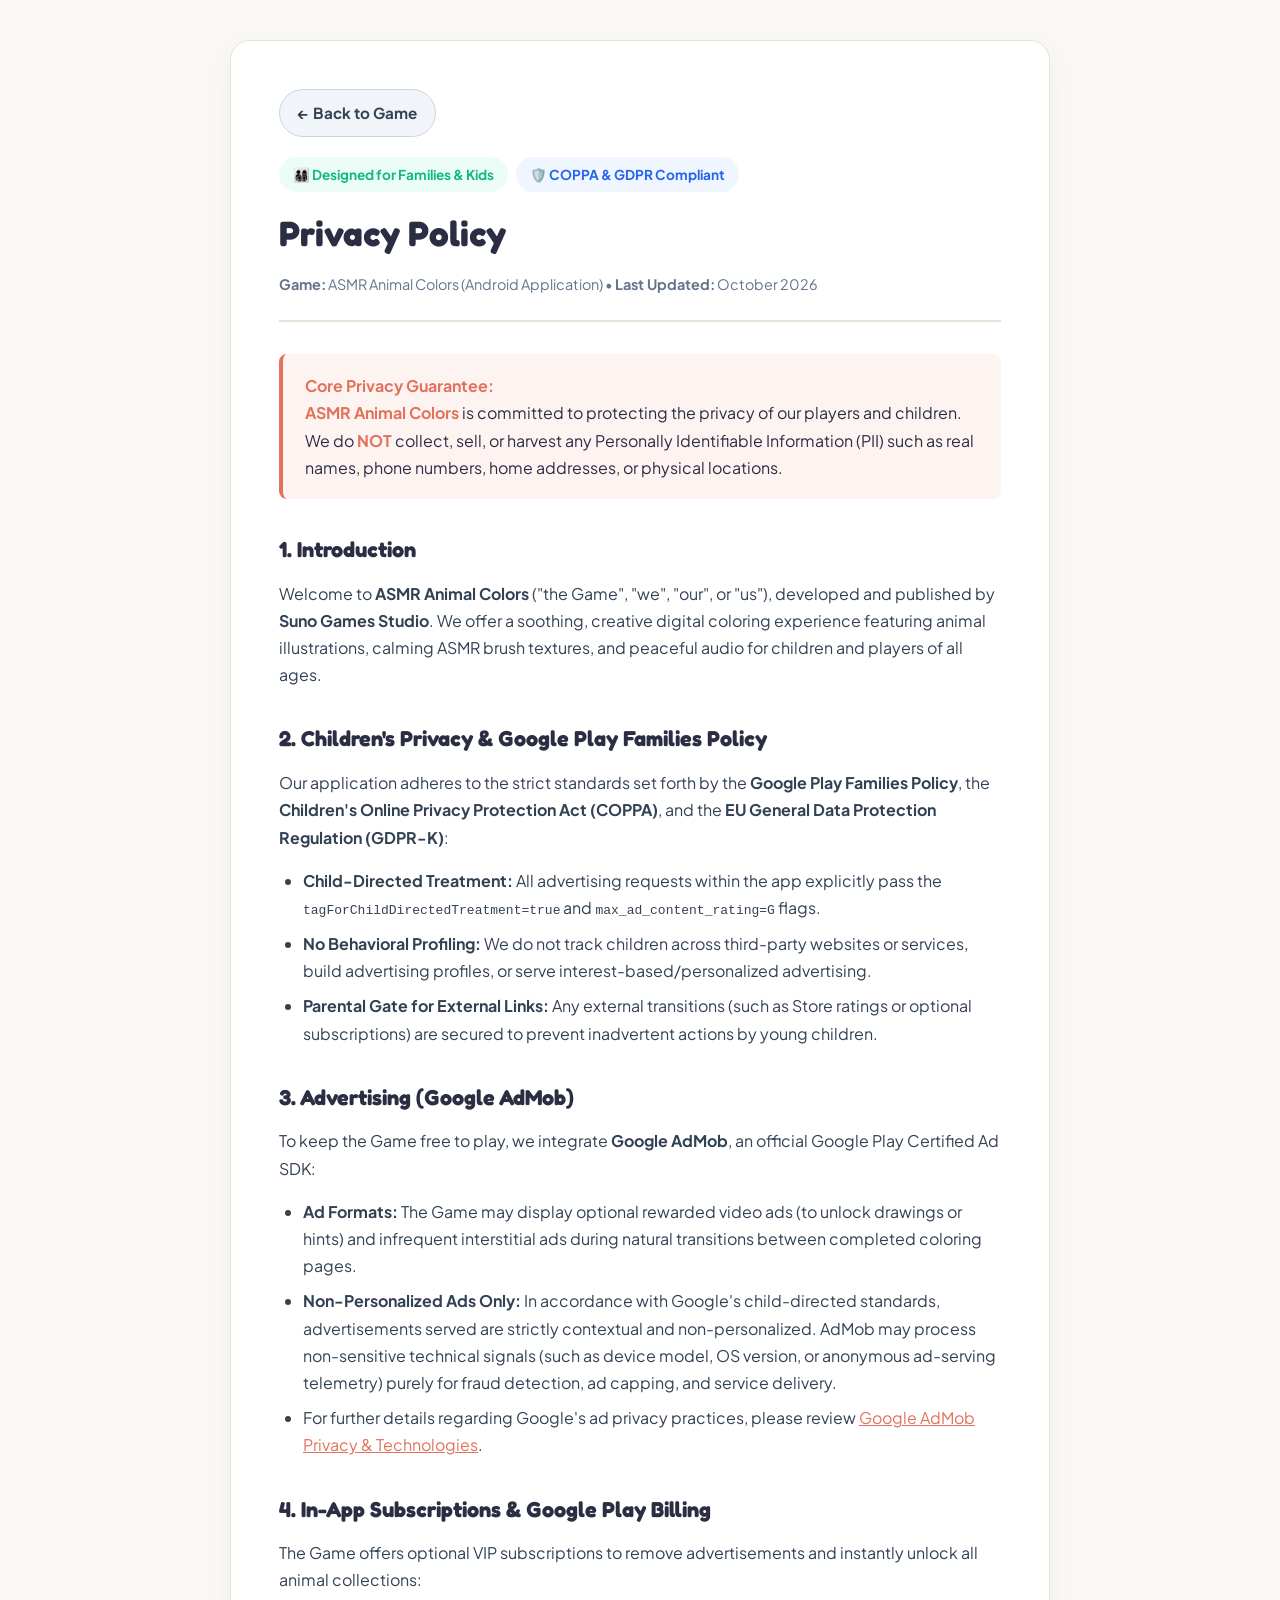
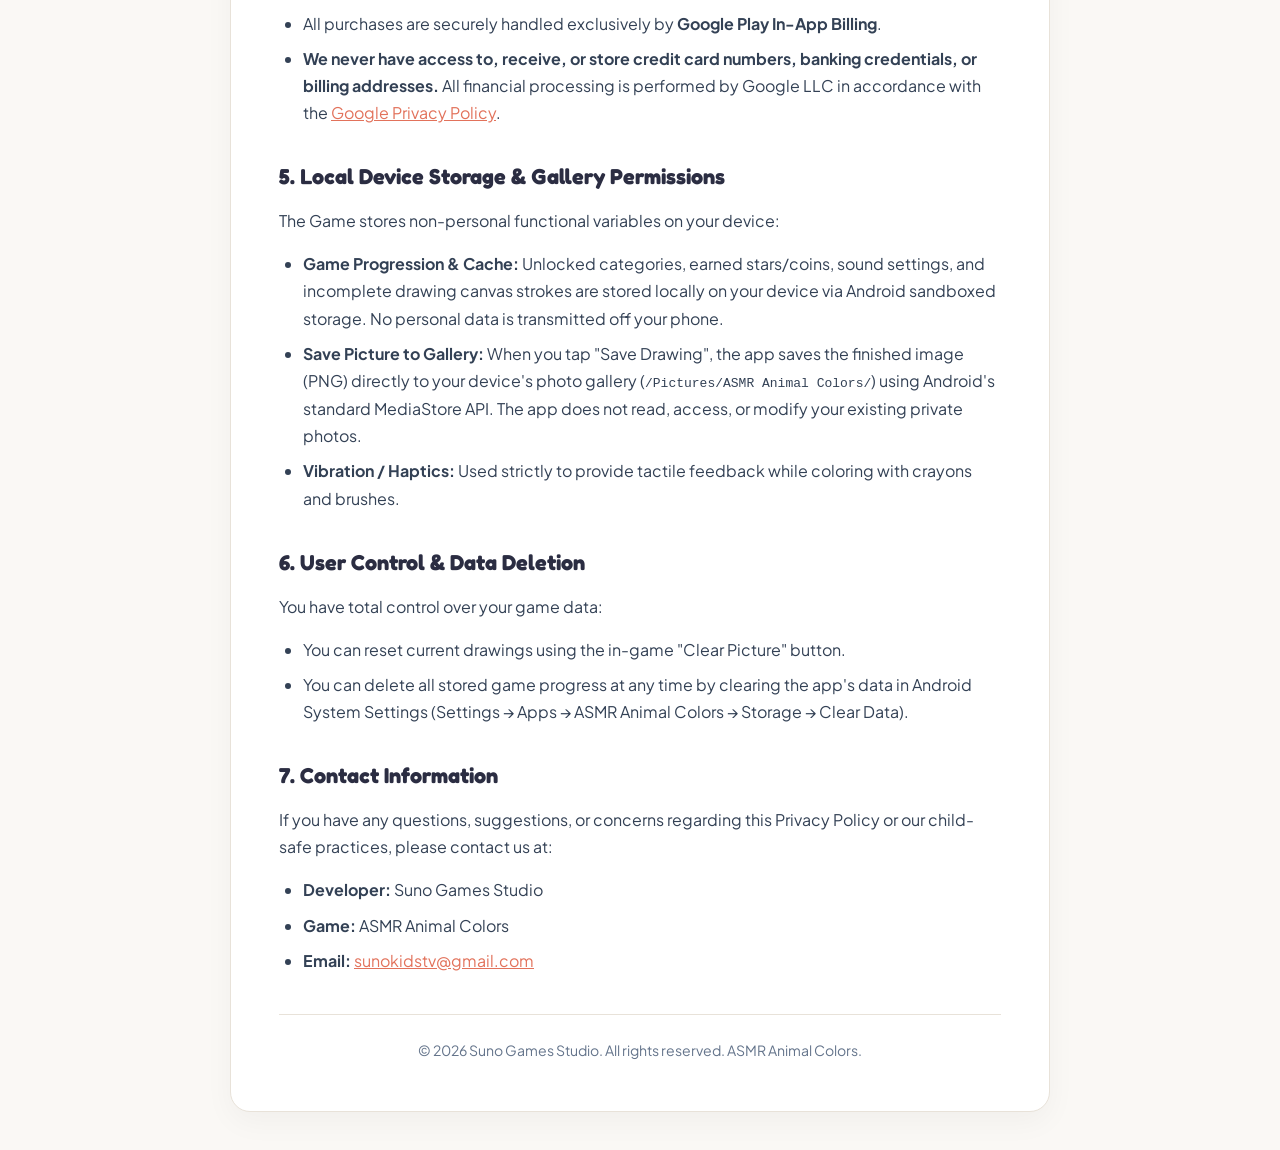
==== privacy-policy-android.html @ 8f9a01db "Add files via upload" ====
<!DOCTYPE html>
<html lang="en">
<head>
  <meta charset="UTF-8">
  <meta name="viewport" content="width=device-width, initial-scale=1.0">
  <title>Privacy Policy - ASMR Animal Colors</title>
  <meta name="description" content="Privacy Policy for ASMR Animal Colors Android Game. Designed for Families, COPPA compliant, zero personal data harvesting.">
  <link rel="preconnect" href="https://fonts.googleapis.com">
  <link rel="preconnect" href="https://fonts.gstatic.com" crossorigin>
  <link href="https://fonts.googleapis.com/css2?family=Plus+Jakarta+Sans:wght@400;500;600;700;800&family=Fredoka:wght@600;700&display=swap" rel="stylesheet">
  <style>
    :root {
      --bg: #FAF8F5;
      --card-bg: #FFFFFF;
      --text: #2B2D42;
      --text-muted: #64748B;
      --accent: #E2725B;
      --accent-soft: rgba(226, 114, 91, 0.08);
      --border: #E8E2D9;
      --blue: #2563EB;
      --blue-soft: #EFF6FF;
      --green: #10B981;
      --green-soft: #ECFDF5;
    }
    * {
      box-sizing: border-box;
      margin: 0;
      padding: 0;
    }
    body {
      font-family: 'Plus Jakarta Sans', system-ui, -apple-system, sans-serif;
      background-color: var(--bg);
      color: var(--text);
      line-height: 1.7;
      padding: 40px 20px;
    }
    .container {
      max-width: 820px;
      margin: 0 auto;
      background: var(--card-bg);
      border: 1px solid var(--border);
      border-radius: 20px;
      padding: 48px;
      box-shadow: 0 10px 30px rgba(0, 0, 0, 0.04);
    }
    header {
      border-bottom: 2px solid var(--border);
      padding-bottom: 24px;
      margin-bottom: 32px;
    }
    .back-btn {
      display: inline-flex;
      align-items: center;
      gap: 8px;
      background: #f1f5f9;
      color: #334155;
      text-decoration: none;
      font-weight: 700;
      font-size: 0.95rem;
      padding: 10px 18px;
      border-radius: 999px;
      border: 1px solid #cbd5e1;
      margin-bottom: 20px;
      transition: all 0.2s ease;
    }
    .back-btn:hover {
      background: #e2e8f0;
      color: #0f172a;
    }
    .badge-container {
      display: flex;
      flex-wrap: wrap;
      gap: 8px;
      margin-bottom: 12px;
    }
    .badge {
      display: inline-flex;
      align-items: center;
      gap: 6px;
      background: var(--blue-soft);
      color: var(--blue);
      font-weight: 700;
      font-size: 0.85rem;
      padding: 6px 14px;
      border-radius: 999px;
    }
    .badge-family {
      background: var(--green-soft);
      color: var(--green);
    }
    h1 {
      font-family: 'Fredoka', cursive;
      font-size: 2.2rem;
      color: var(--text);
      margin-bottom: 8px;
    }
    .date-meta {
      font-size: 0.9rem;
      color: var(--text-muted);
    }
    h2 {
      font-family: 'Fredoka', cursive;
      font-size: 1.35rem;
      color: var(--text);
      margin: 32px 0 12px;
      display: flex;
      align-items: center;
      gap: 8px;
    }
    p {
      margin-bottom: 16px;
      color: #334155;
    }
    ul {
      margin: 12px 0 20px 24px;
      color: #334155;
    }
    li {
      margin-bottom: 8px;
    }
    .highlight-card {
      background: var(--accent-soft);
      border-left: 4px solid var(--accent);
      padding: 18px 22px;
      border-radius: 8px;
      margin: 20px 0;
    }
    .highlight-card strong {
      color: var(--accent);
    }
    .footer {
      border-top: 1px solid var(--border);
      margin-top: 40px;
      padding-top: 24px;
      font-size: 0.88rem;
      color: var(--text-muted);
      text-align: center;
    }
    a {
      color: var(--accent);
      text-decoration: underline;
    }
    a:hover {
      text-decoration: none;
    }
    @media (max-width: 600px) {
      .container {
        padding: 24px;
        border-radius: 14px;
      }
      h1 {
        font-size: 1.7rem;
      }
    }
  </style>
</head>
<body>
  <div class="container">
    <a href="./" class="back-btn">← Back to Game</a>
    <header>
      <div class="badge-container">
        <div class="badge badge-family">👨‍👩‍👧‍👦 Designed for Families &amp; Kids</div>
        <div class="badge">🛡️ COPPA &amp; GDPR Compliant</div>
      </div>
      <h1>Privacy Policy</h1>
      <div class="date-meta">
        <strong>Game:</strong> ASMR Animal Colors (Android Application) &bull; 
        <strong>Last Updated:</strong> October 2026
      </div>
    </header>

    <div class="highlight-card">
      <strong>Core Privacy Guarantee:</strong><br>
      <strong>ASMR Animal Colors</strong> is committed to protecting the privacy of our players and children. We do <strong>NOT</strong> collect, sell, or harvest any Personally Identifiable Information (PII) such as real names, phone numbers, home addresses, or physical locations.
    </div>

    <h2>1. Introduction</h2>
    <p>Welcome to <strong>ASMR Animal Colors</strong> ("the Game", "we", "our", or "us"), developed and published by <strong>Suno Games Studio</strong>. We offer a soothing, creative digital coloring experience featuring animal illustrations, calming ASMR brush textures, and peaceful audio for children and players of all ages.</p>

    <h2>2. Children's Privacy &amp; Google Play Families Policy</h2>
    <p>Our application adheres to the strict standards set forth by the <strong>Google Play Families Policy</strong>, the <strong>Children's Online Privacy Protection Act (COPPA)</strong>, and the <strong>EU General Data Protection Regulation (GDPR-K)</strong>:</p>
    <ul>
      <li><strong>Child-Directed Treatment:</strong> All advertising requests within the app explicitly pass the <code>tagForChildDirectedTreatment=true</code> and <code>max_ad_content_rating=G</code> flags.</li>
      <li><strong>No Behavioral Profiling:</strong> We do not track children across third-party websites or services, build advertising profiles, or serve interest-based/personalized advertising.</li>
      <li><strong>Parental Gate for External Links:</strong> Any external transitions (such as Store ratings or optional subscriptions) are secured to prevent inadvertent actions by young children.</li>
    </ul>

    <h2>3. Advertising (Google AdMob)</h2>
    <p>To keep the Game free to play, we integrate <strong>Google AdMob</strong>, an official Google Play Certified Ad SDK:</p>
    <ul>
      <li><strong>Ad Formats:</strong> The Game may display optional rewarded video ads (to unlock drawings or hints) and infrequent interstitial ads during natural transitions between completed coloring pages.</li>
      <li><strong>Non-Personalized Ads Only:</strong> In accordance with Google's child-directed standards, advertisements served are strictly contextual and non-personalized. AdMob may process non-sensitive technical signals (such as device model, OS version, or anonymous ad-serving telemetry) purely for fraud detection, ad capping, and service delivery.</li>
      <li>For further details regarding Google's ad privacy practices, please review <a href="https://policies.google.com/technologies/ads" target="_blank" rel="noopener">Google AdMob Privacy &amp; Technologies</a>.</li>
    </ul>

    <h2>4. In-App Subscriptions &amp; Google Play Billing</h2>
    <p>The Game offers optional VIP subscriptions to remove advertisements and instantly unlock all animal collections:</p>
    <ul>
      <li>All purchases are securely handled exclusively by <strong>Google Play In-App Billing</strong>.</li>
      <li><strong>We never have access to, receive, or store credit card numbers, banking credentials, or billing addresses.</strong> All financial processing is performed by Google LLC in accordance with the <a href="https://policies.google.com/privacy" target="_blank" rel="noopener">Google Privacy Policy</a>.</li>
    </ul>

    <h2>5. Local Device Storage &amp; Gallery Permissions</h2>
    <p>The Game stores non-personal functional variables on your device:</p>
    <ul>
      <li><strong>Game Progression &amp; Cache:</strong> Unlocked categories, earned stars/coins, sound settings, and incomplete drawing canvas strokes are stored locally on your device via Android sandboxed storage. No personal data is transmitted off your phone.</li>
      <li><strong>Save Picture to Gallery:</strong> When you tap "Save Drawing", the app saves the finished image (PNG) directly to your device's photo gallery (<code>/Pictures/ASMR Animal Colors/</code>) using Android's standard MediaStore API. The app does not read, access, or modify your existing private photos.</li>
      <li><strong>Vibration / Haptics:</strong> Used strictly to provide tactile feedback while coloring with crayons and brushes.</li>
    </ul>

    <h2>6. User Control &amp; Data Deletion</h2>
    <p>You have total control over your game data:</p>
    <ul>
      <li>You can reset current drawings using the in-game "Clear Picture" button.</li>
      <li>You can delete all stored game progress at any time by clearing the app's data in Android System Settings (Settings &rarr; Apps &rarr; ASMR Animal Colors &rarr; Storage &rarr; Clear Data).</li>
    </ul>

    <h2>7. Contact Information</h2>
    <p>If you have any questions, suggestions, or concerns regarding this Privacy Policy or our child-safe practices, please contact us at:</p>
    <ul>
      <li><strong>Developer:</strong> Suno Games Studio</li>
      <li><strong>Game:</strong> ASMR Animal Colors</li>
      <li><strong>Email:</strong> <a href="mailto:sunokidstv@gmail.com">sunokidstv@gmail.com</a></li>
    </ul>

    <div class="footer">
      &copy; 2026 Suno Games Studio. All rights reserved. ASMR Animal Colors.
    </div>
  </div>
</body>
</html>
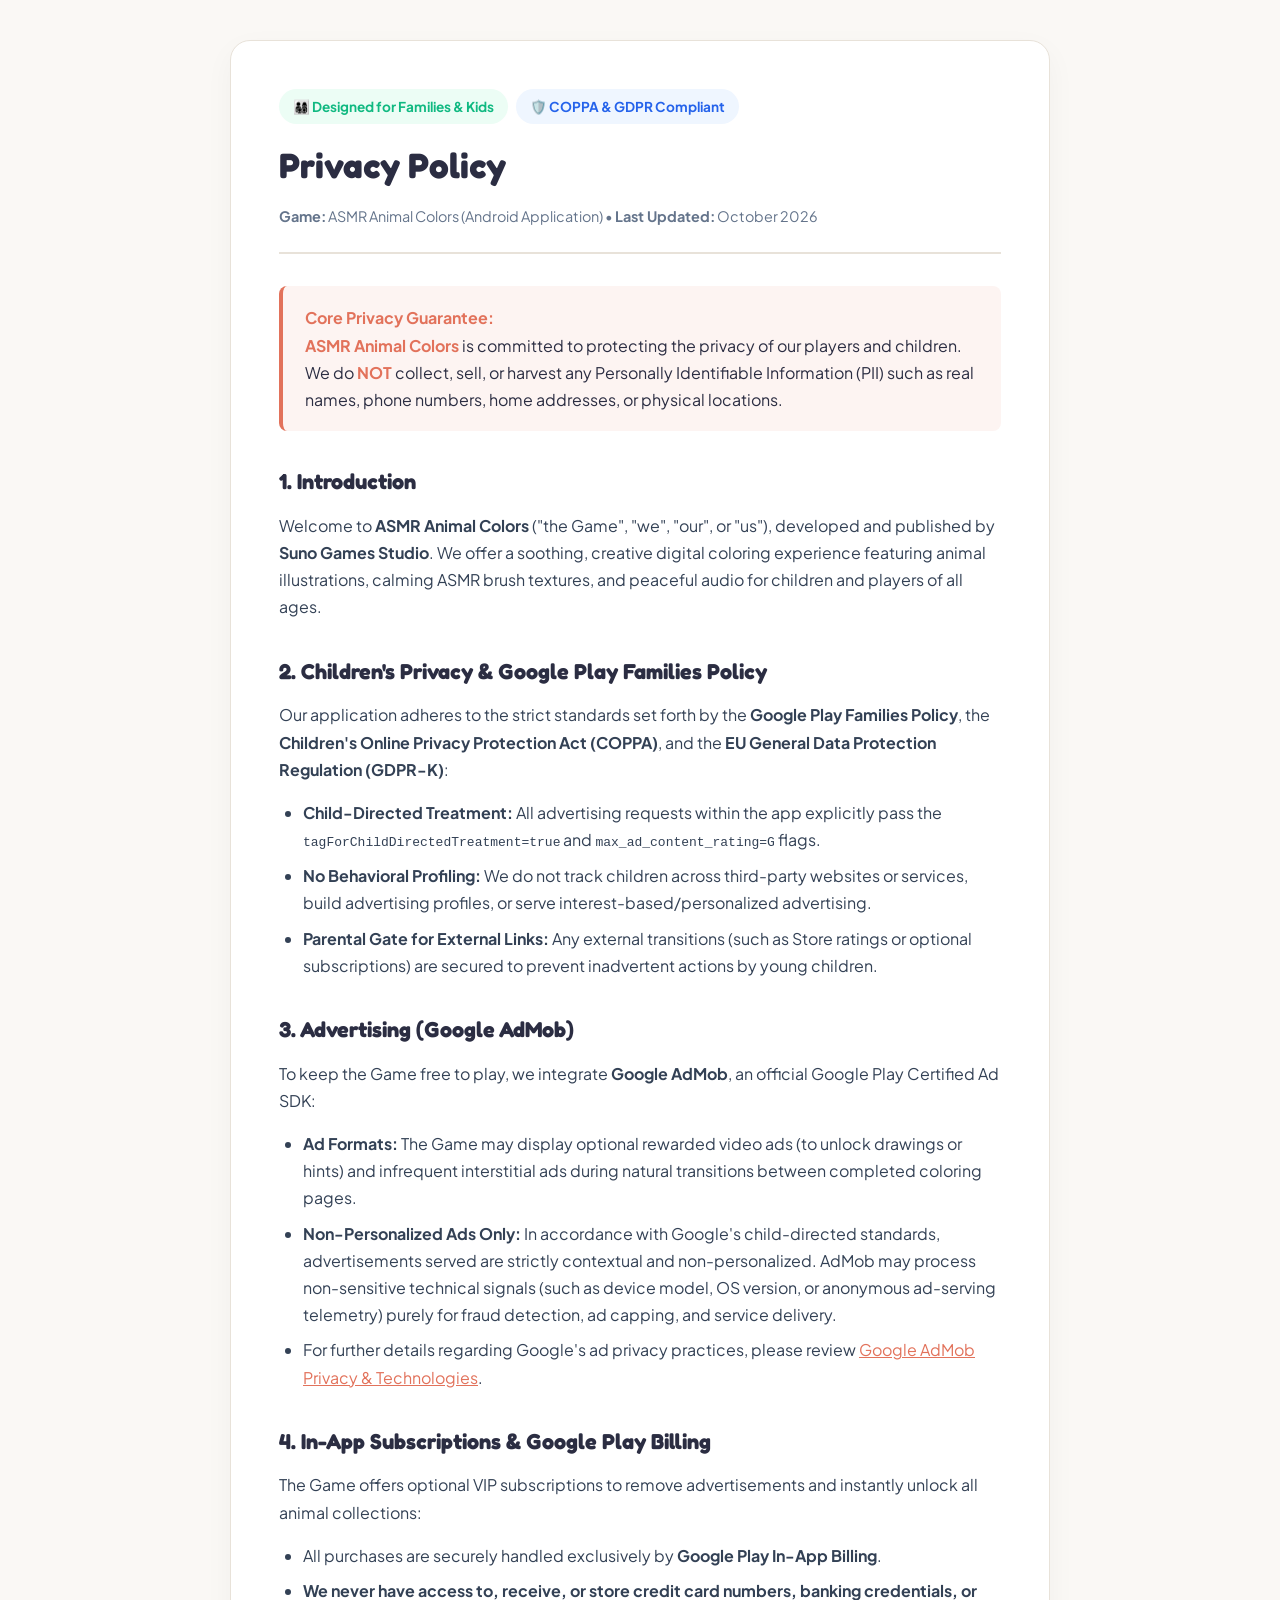
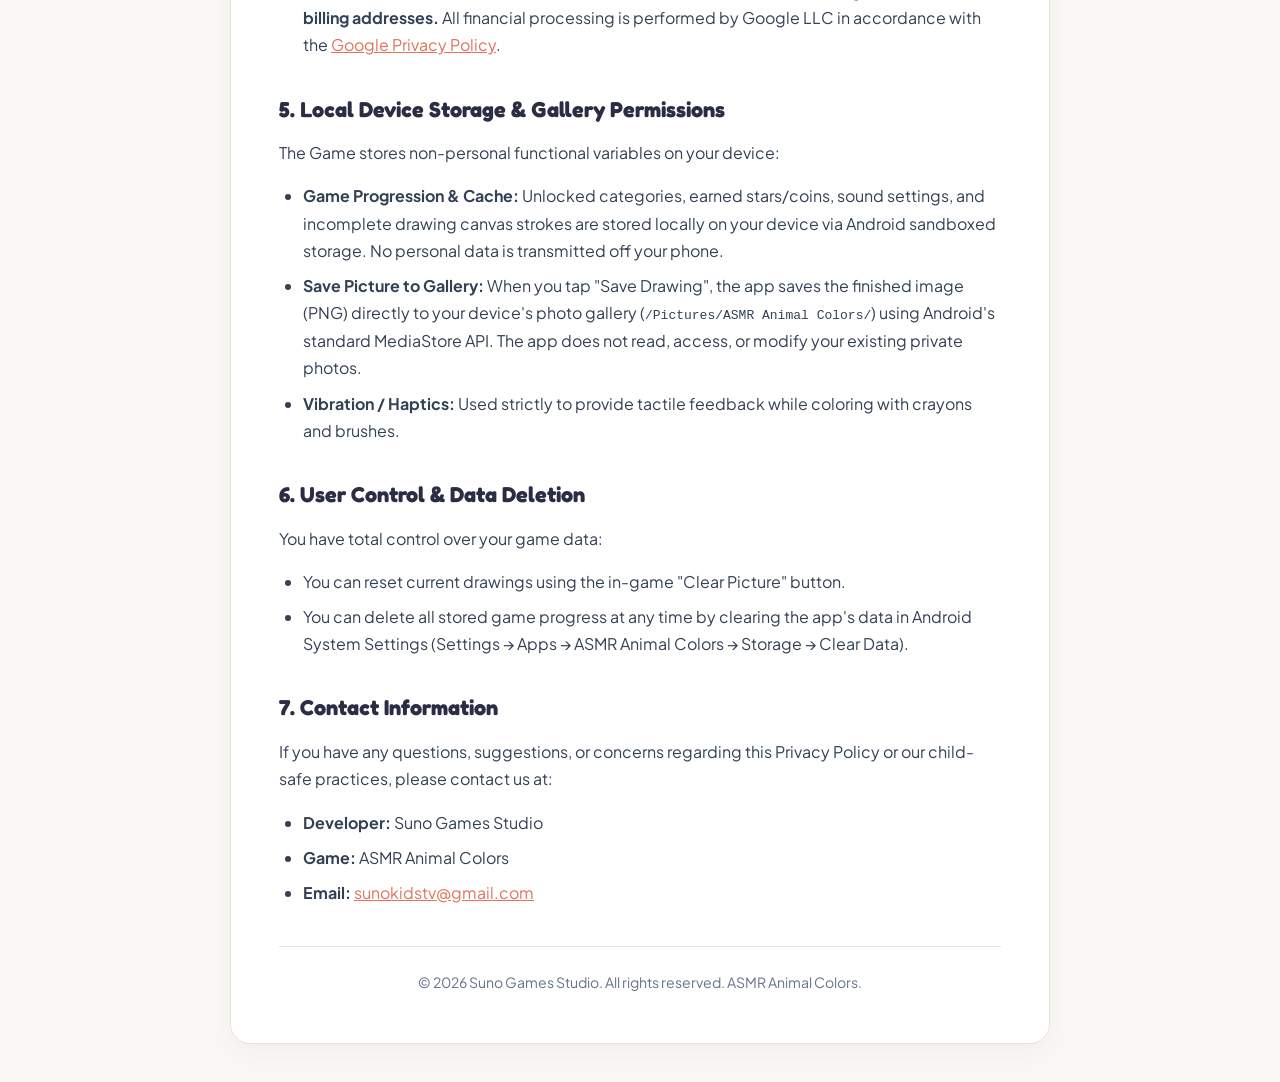
==== commit e7f71a69: "Update privacy-policy-android.html" ====
--- a/privacy-policy-android.html
+++ b/privacy-policy-android.html
@@ -156,7 +156,6 @@
 </head>
 <body>
   <div class="container">
-    <a href="./" class="back-btn">← Back to Game</a>
     <header>
       <div class="badge-container">
         <div class="badge badge-family">👨‍👩‍👧‍👦 Designed for Families &amp; Kids</div>
